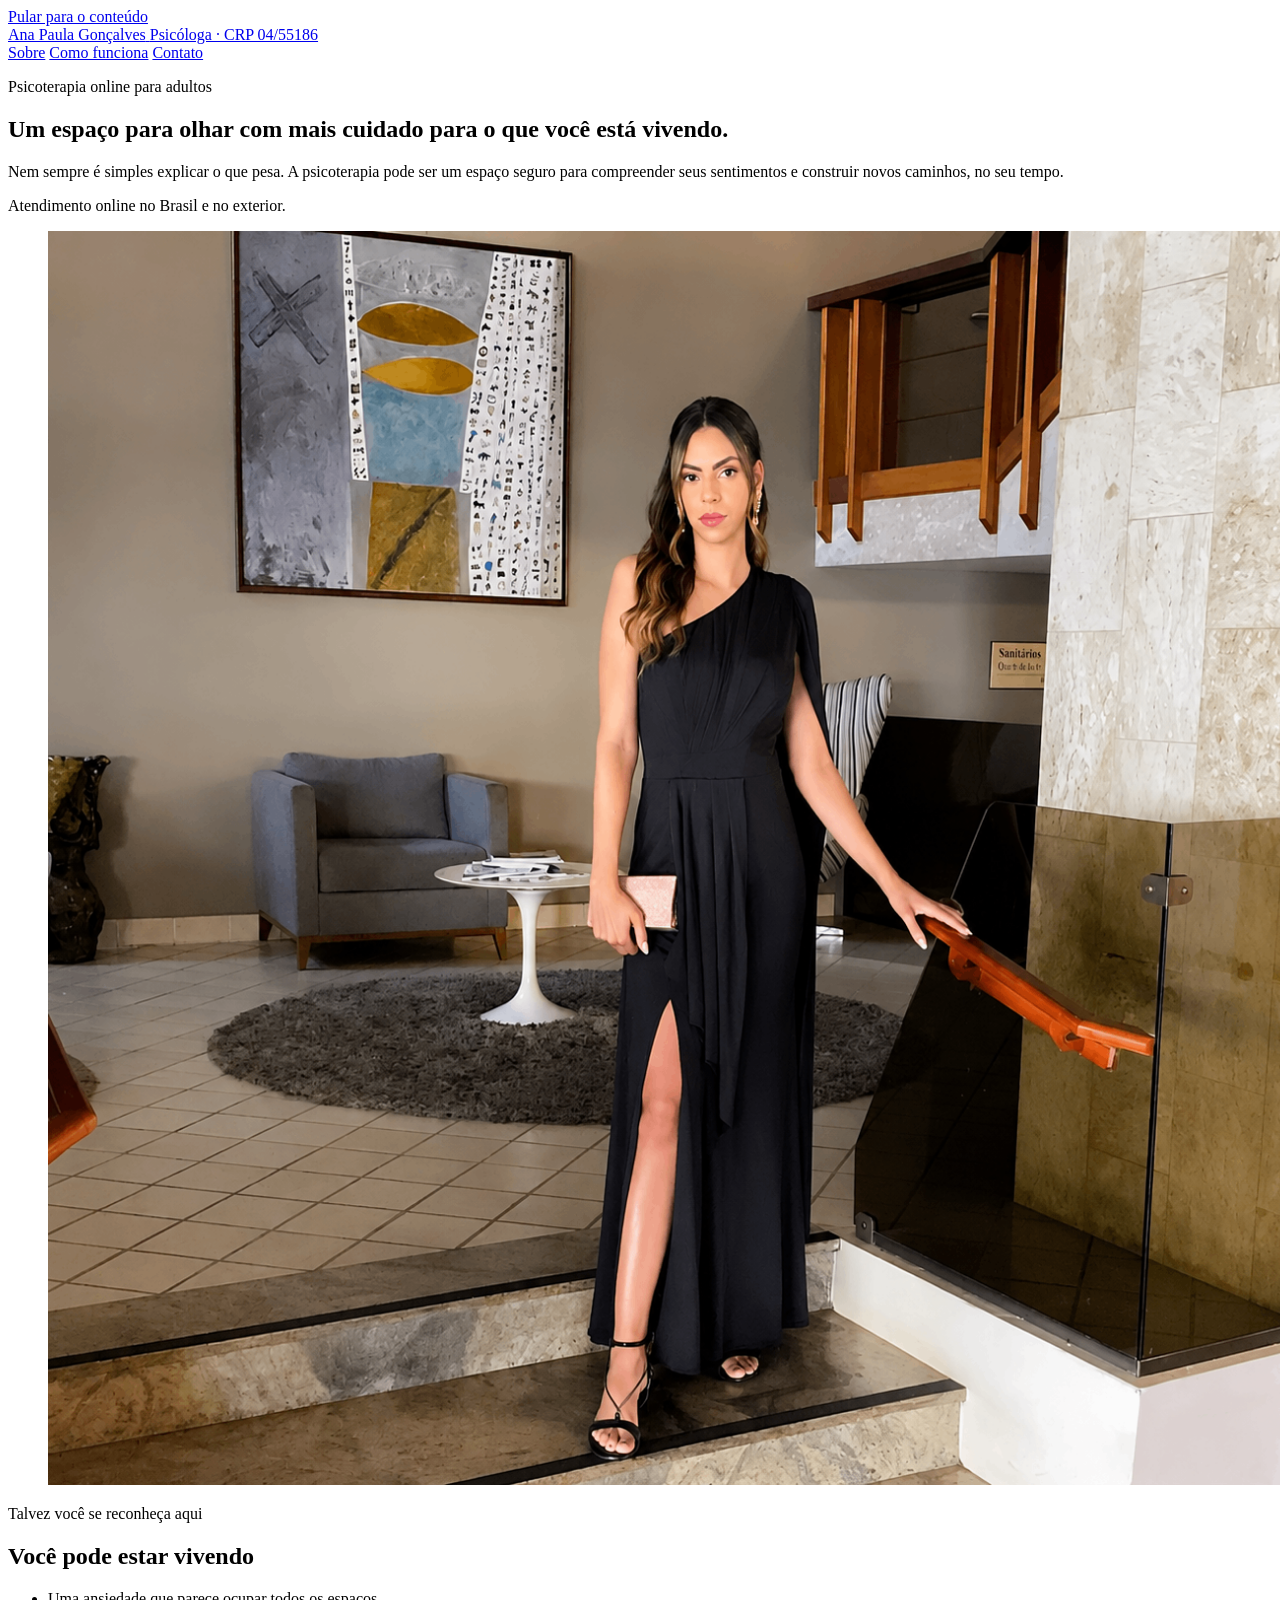
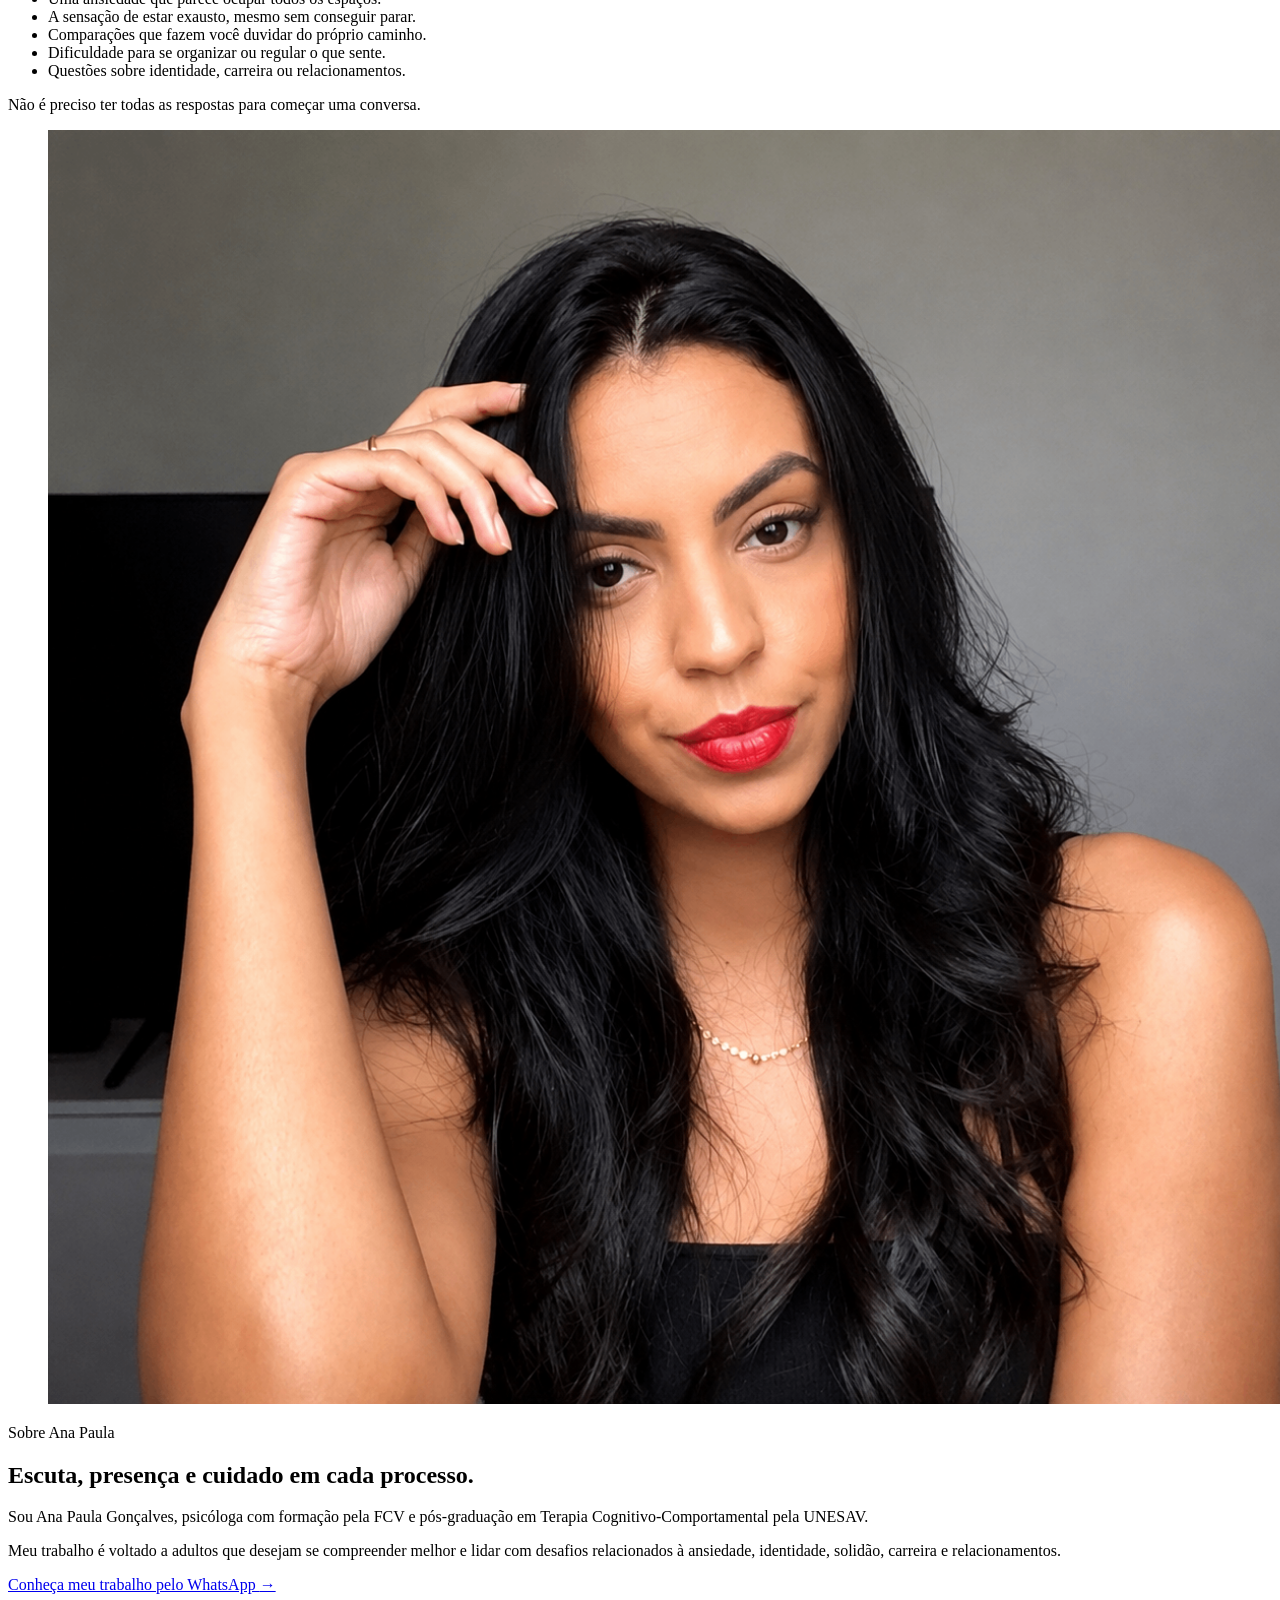
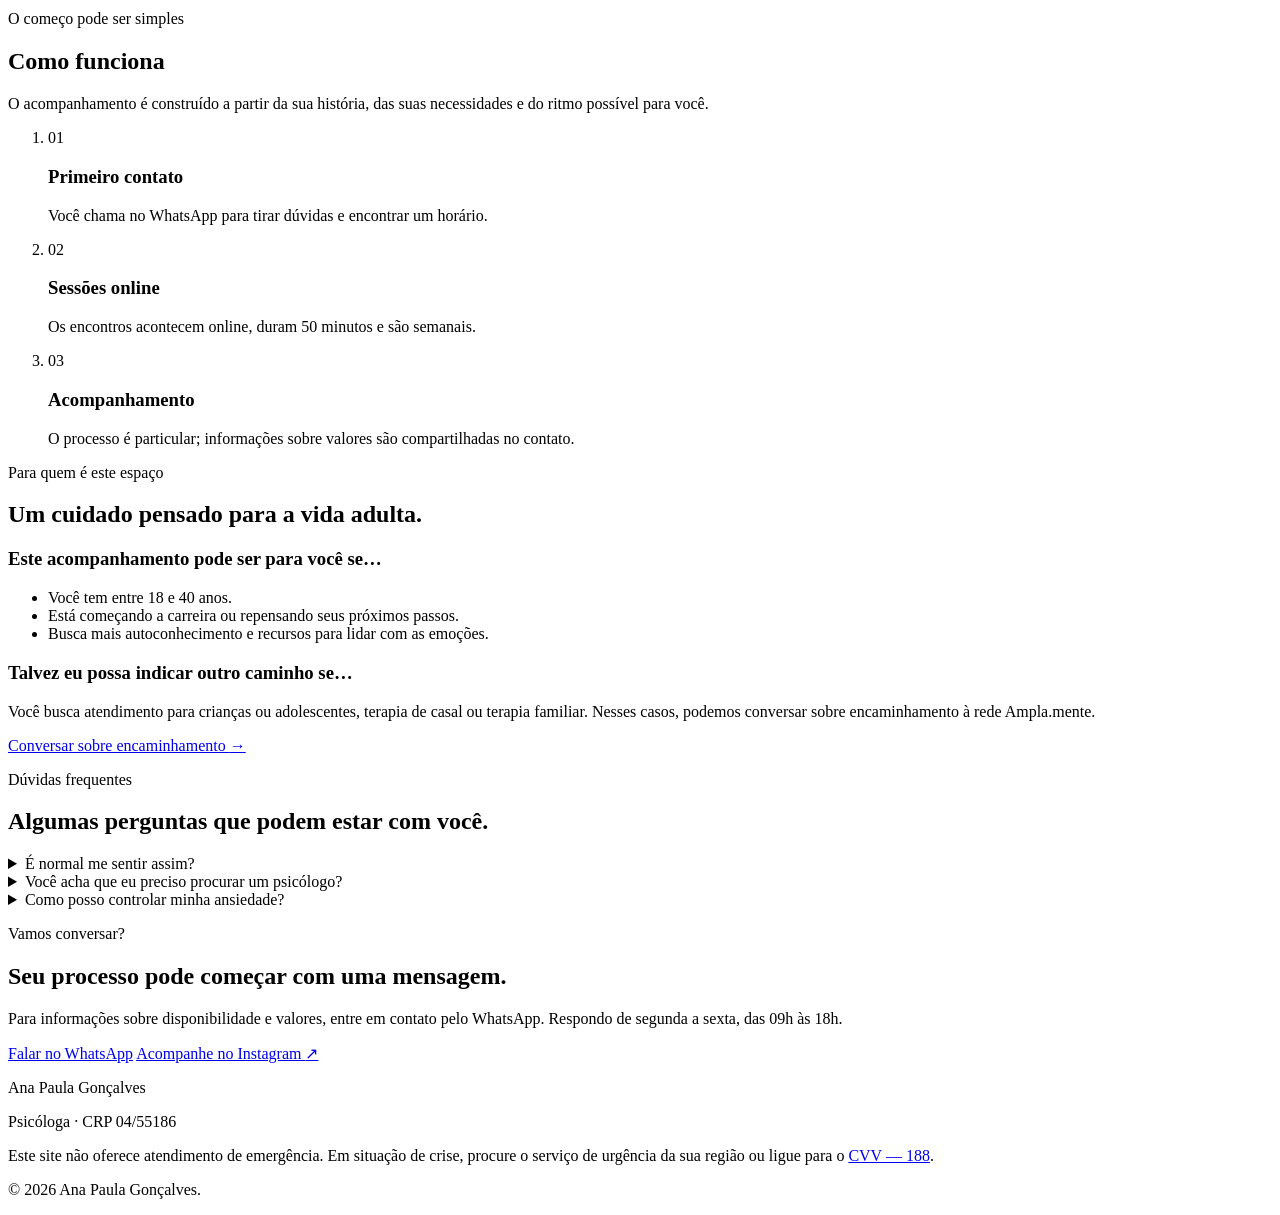
==== index.html @ 3d9a2977 "feat: estrutura inicial do HTML gerada" ====
<!doctype html>
<html lang="pt-BR">
  <head>
    <meta charset="UTF-8" />
    <meta name="viewport" content="width=device-width, initial-scale=1.0" />
    <link
      rel="stylesheet"
      href="https://fonts.googleapis.com/css2?family=Inter:wght@400;500;600&family=Lora:wght@400;500;600&display=swap"
    />
    <link rel="stylesheet" href="base.css" />
    <title>Ana Paula Gonçalves Psicóloga</title>
  </head>
  <body>
    <a class="skip-link" href="#conteudo">Pular para o conteúdo</a>

    <header class="site-header">
      <div class="container header-content">
        <a
          class="brand"
          href="#inicio"
          aria-label="Ana Paula Gonçalves, início"
        >
          <span class="brand-name">Ana Paula Gonçalves</span>
          <span class="brand-meta">Psicóloga · CRP 04/55186</span>
        </a>

        <nav class="site-nav" aria-label="Navegação principal">
          <a href="sobre.html" target="_self">Sobre</a>
          <a href="como-funciona.html" target="_self">Como funciona</a>
          <a class="nav-contact" href="contato.html" target="_self">Contato</a>
        </nav>
      </div>
    </header>

    <main id="conteudo">
      <section class="hero" id="inicio" aria-labelledby="hero-title">
        <div class="container hero-grid">
          <div class="hero-copy">
            <p class="eyebrow">Psicoterapia online para adultos</p>
            <h1 id="hero-title">
              Um espaço para olhar com mais cuidado para o que você está
              vivendo.
            </h1>
            <p class="hero-text">
              Nem sempre é simples explicar o que pesa. A psicoterapia pode ser
              um espaço seguro para compreender seus sentimentos e construir
              novos caminhos, no seu tempo.
            </p>
            <p class="availability">
              Atendimento online no Brasil e no exterior.
            </p>
          </div>

          <figure class="hero-image">
            <img
              src="assets/img/hero-ana-paula.png"
              alt="Retrato de Ana Paula Gonçalves"
              width="1254"
              height="1254"
            />
          </figure>
        </div>
      </section>

      <section class="states section" aria-labelledby="states-title">
        <div class="container">
          <div class="section-intro">
            <p class="eyebrow">Talvez você se reconheça aqui</p>
            <h2 id="states-title">Você pode estar vivendo</h2>
          </div>
          <ul class="state-list">
            <li>Uma ansiedade que parece ocupar todos os espaços.</li>
            <li>A sensação de estar exausto, mesmo sem conseguir parar.</li>
            <li>Comparações que fazem você duvidar do próprio caminho.</li>
            <li>Dificuldade para se organizar ou regular o que sente.</li>
            <li>Questões sobre identidade, carreira ou relacionamentos.</li>
          </ul>
          <p class="section-closing">
            Não é preciso ter todas as respostas para começar uma conversa.
          </p>
        </div>
      </section>

      <section class="about section" id="sobre" aria-labelledby="about-title">
        <div class="container about-grid">
          <figure class="about-image">
            <img
              src="assets/img/sobre-mim-ana-paula.png"
              alt="Ana Paula Gonçalves em um ambiente interno"
              width="1274"
              height="1274"
              loading="lazy"
            />
          </figure>
          <div class="about-copy">
            <p class="eyebrow">Sobre Ana Paula</p>
            <h2 id="about-title">
              Escuta, presença e cuidado em cada processo.
            </h2>
            <p>
              Sou Ana Paula Gonçalves, psicóloga com formação pela FCV e
              pós-graduação em Terapia Cognitivo-Comportamental pela UNESAV.
            </p>
            <p>
              Meu trabalho é voltado a adultos que desejam se compreender melhor
              e lidar com desafios relacionados à ansiedade, identidade,
              solidão, carreira e relacionamentos.
            </p>
            <a class="text-link" href="#contato"
              >Conheça meu trabalho pelo WhatsApp
              <span aria-hidden="true">→</span></a
            >
          </div>
        </div>
      </section>

      <section
        class="process section"
        id="como-funciona"
        aria-labelledby="process-title"
      >
        <div class="container process-grid">
          <div class="section-intro">
            <p class="eyebrow">O começo pode ser simples</p>
            <h2 id="process-title">Como funciona</h2>
            <p>
              O acompanhamento é construído a partir da sua história, das suas
              necessidades e do ritmo possível para você.
            </p>
          </div>
          <ol class="steps">
            <li>
              <span class="step-number">01</span>
              <div>
                <h3>Primeiro contato</h3>
                <p>
                  Você chama no WhatsApp para tirar dúvidas e encontrar um
                  horário.
                </p>
              </div>
            </li>
            <li>
              <span class="step-number">02</span>
              <div>
                <h3>Sessões online</h3>
                <p>
                  Os encontros acontecem online, duram 50 minutos e são
                  semanais.
                </p>
              </div>
            </li>
            <li>
              <span class="step-number">03</span>
              <div>
                <h3>Acompanhamento</h3>
                <p>
                  O processo é particular; informações sobre valores são
                  compartilhadas no contato.
                </p>
              </div>
            </li>
          </ol>
        </div>
      </section>

      <section class="fit section" aria-labelledby="fit-title">
        <div class="container">
          <div class="section-intro centered-intro">
            <p class="eyebrow">Para quem é este espaço</p>
            <h2 id="fit-title">Um cuidado pensado para a vida adulta.</h2>
          </div>
          <div class="fit-grid">
            <article class="fit-card">
              <h3>Este acompanhamento pode ser para você se…</h3>
              <ul>
                <li>Você tem entre 18 e 40 anos.</li>
                <li>
                  Está começando a carreira ou repensando seus próximos passos.
                </li>
                <li>
                  Busca mais autoconhecimento e recursos para lidar com as
                  emoções.
                </li>
              </ul>
            </article>
            <article class="fit-card fit-card-muted">
              <h3>Talvez eu possa indicar outro caminho se…</h3>
              <p>
                Você busca atendimento para crianças ou adolescentes, terapia de
                casal ou terapia familiar. Nesses casos, podemos conversar sobre
                encaminhamento à rede Ampla.mente.
              </p>
              <a class="text-link" href="https://wa.me/message/GEPSPFNCBNL2K1" target="_blank"
                >Conversar sobre encaminhamento
                <span aria-hidden="true">→</span></a
              >
            </article>
          </div>
        </div>
      </section>

      <section class="faq section" id="perguntas" aria-labelledby="faq-title">
        <div class="container faq-layout">
          <div class="section-intro">
            <p class="eyebrow">Dúvidas frequentes</p>
            <h2 id="faq-title">Algumas perguntas que podem estar com você.</h2>
          </div>
          <div class="faq-list">
            <details name="perguntas-frequentes">
              <summary>É normal me sentir assim?</summary>
              <p>
                Sentimentos difíceis fazem parte da experiência humana, mas não
                precisam ser vividos em silêncio. Se algo tem pesado, se
                repetido ou afetado sua rotina, conversar com um profissional
                pode ajudar a compreender melhor o que acontece.
              </p>
            </details>
            <details name="perguntas-frequentes">
              <summary>Você acha que eu preciso procurar um psicólogo?</summary>
              <p>
                Não existe um único momento certo. A psicoterapia pode ser
                procurada tanto diante de um sofrimento específico quanto quando
                há desejo de se conhecer melhor. O primeiro contato é um espaço
                para conversar sobre isso.
              </p>
            </details>
            <details name="perguntas-frequentes">
              <summary>Como posso controlar minha ansiedade?</summary>
              <p>
                A ansiedade tem formas e contextos diferentes para cada pessoa.
                Em psicoterapia, é possível entender seus gatilhos e desenvolver
                recursos para se relacionar com ela de uma maneira mais
                cuidadosa.
              </p>
            </details>
          </div>
        </div>
      </section>

      <section
        class="contact section"
        id="contato"
        aria-labelledby="contact-title"
      >
        <div class="container contact-content">
          <p class="eyebrow">Vamos conversar?</p>
          <h2 id="contact-title">
            Seu processo pode começar com uma mensagem.
          </h2>
          <p>
            Para informações sobre disponibilidade e valores, entre em contato
            pelo WhatsApp. Respondo de segunda a sexta, das 09h às 18h.
          </p>
          <div class="contact-actions">
            <a class="button" href="https://wa.me/message/GEPSPFNCBNL2K1"
              >Falar no WhatsApp</a
            >
            <a
              class="instagram-link"
              href="https://www.instagram.com/anapaulagoncalves.psii/"
              target="_blank"
              rel="noreferrer"
            >
              Acompanhe no Instagram <span aria-hidden="true">↗</span>
            </a>
          </div>
        </div>
      </section>
    </main>

    <footer class="site-footer">
      <div class="container footer-content">
        <div>
          <p class="footer-name">Ana Paula Gonçalves</p>
          <p>Psicóloga · CRP 04/55186</p>
        </div>
        <p class="emergency-note">
          Este site não oferece atendimento de emergência. Em situação de crise,
          procure o serviço de urgência da sua região ou ligue para o
          <a href="tel:188">CVV — 188</a>.
        </p>
        <p class="copyright">
          © <span id="year">2026</span> Ana Paula Gonçalves.
        </p>
      </div>
    </footer>
  </body>
</html>
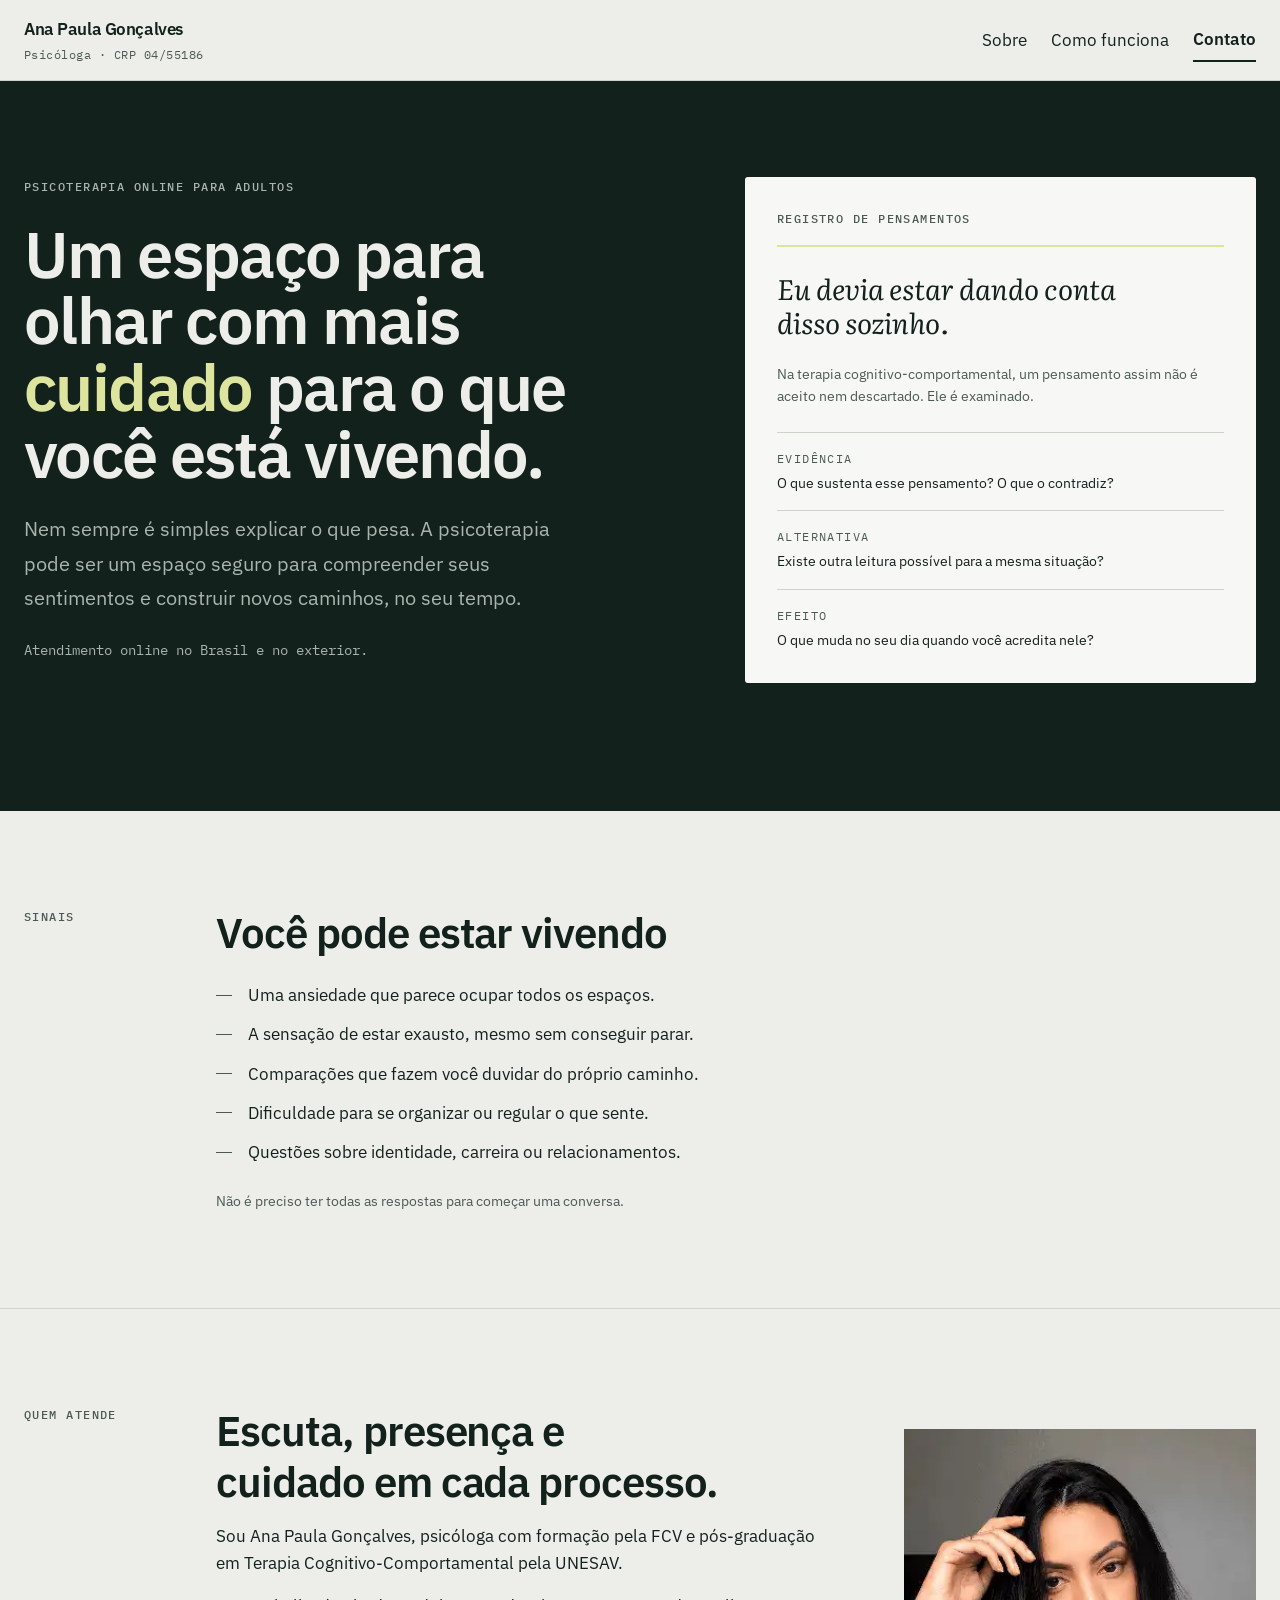
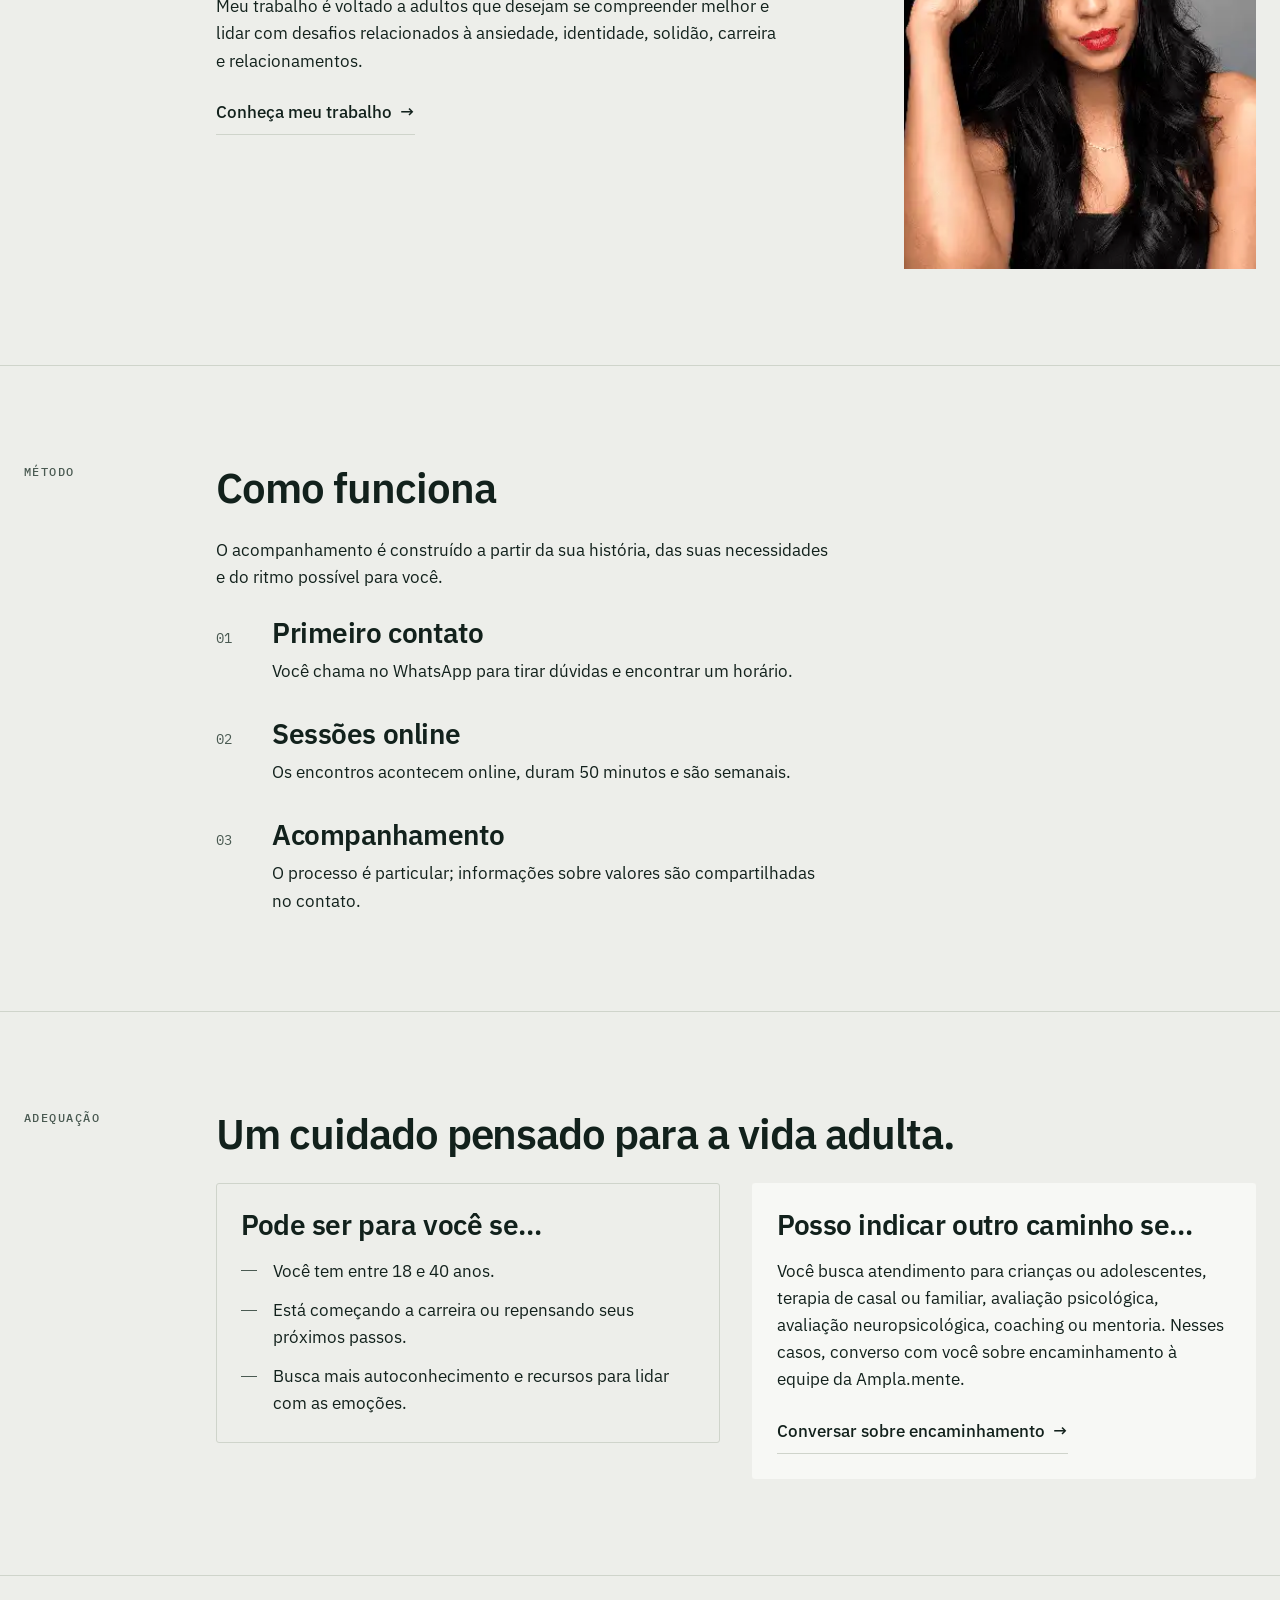
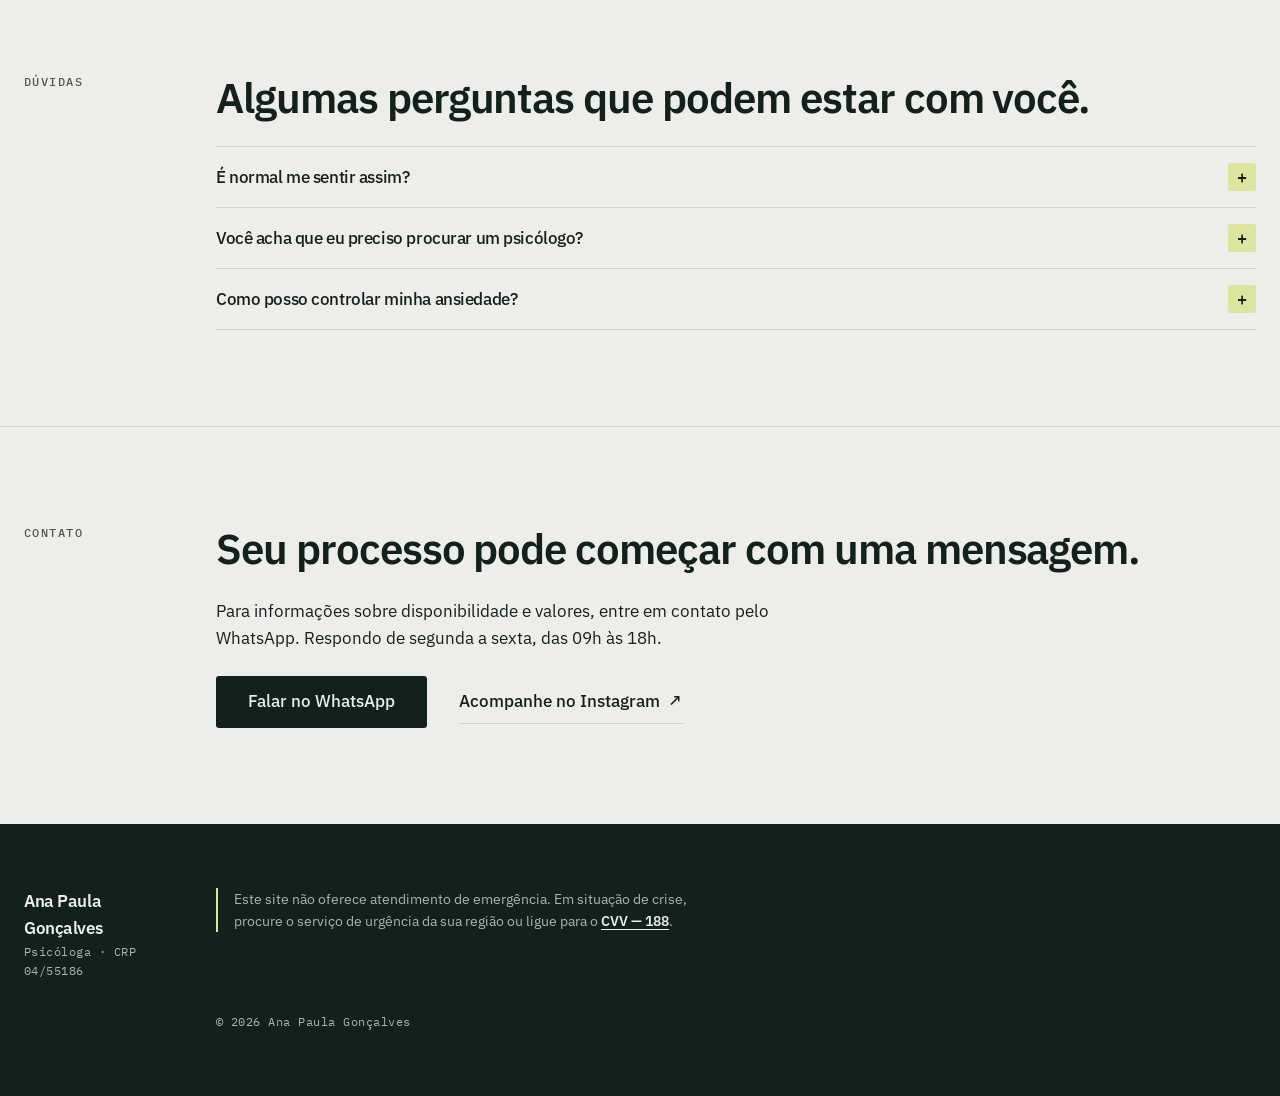
==== commit 3137fb34: "vers: Release 1 completo" ====
--- a/index.html
+++ b/index.html
@@ -3,285 +3,356 @@
   <head>
     <meta charset="UTF-8" />
     <meta name="viewport" content="width=device-width, initial-scale=1.0" />
+    <meta
+      name="description"
+      content="Psicoterapia online para adultos com Ana Paula Gonçalves, psicóloga CRP 04/55186. Terapia cognitivo-comportamental para ansiedade, autoconhecimento, carreira e relacionamentos."
+    />
+
+    <link rel="preconnect" href="https://fonts.googleapis.com" />
+    <link rel="preconnect" href="https://fonts.gstatic.com" crossorigin />
     <link
       rel="stylesheet"
-      href="https://fonts.googleapis.com/css2?family=Inter:wght@400;500;600&family=Lora:wght@400;500;600&display=swap"
+      href="https://fonts.googleapis.com/css2?family=IBM+Plex+Mono:wght@500&family=IBM+Plex+Sans:wght@400;500;600&family=Literata:ital,opsz,wght@0,7..72,400;1,7..72,400&display=swap"
     />
-    <link rel="stylesheet" href="base.css" />
-    <title>Ana Paula Gonçalves Psicóloga</title>
+
+    <link rel="stylesheet" href="css/base.css" />
+    <link rel="stylesheet" href="css/layout.css" />
+    <link rel="stylesheet" href="css/componentes.css" />
+
+    <title>Ana Paula Gonçalves — Psicóloga online | Terapia Cognitivo-Comportamental</title>
   </head>
+
   <body>
     <a class="skip-link" href="#conteudo">Pular para o conteúdo</a>
 
     <header class="site-header">
       <div class="container header-content">
-        <a
-          class="brand"
-          href="#inicio"
-          aria-label="Ana Paula Gonçalves, início"
-        >
-          <span class="brand-name">Ana Paula Gonçalves</span>
-          <span class="brand-meta">Psicóloga · CRP 04/55186</span>
+        <a class="brand" href="index.html">
+          <span class="brand__name">Ana Paula Gonçalves</span>
+          <span class="brand__meta">Psicóloga · CRP 04/55186</span>
         </a>
 
         <nav class="site-nav" aria-label="Navegação principal">
-          <a href="sobre.html" target="_self">Sobre</a>
-          <a href="como-funciona.html" target="_self">Como funciona</a>
-          <a class="nav-contact" href="contato.html" target="_self">Contato</a>
+          <a href="sobre.html">Sobre</a>
+          <a href="como-funciona.html">Como funciona</a>
+          <a class="site-nav__cta" href="contato.html">Contato</a>
         </nav>
       </div>
     </header>
 
     <main id="conteudo">
-      <section class="hero" id="inicio" aria-labelledby="hero-title">
-        <div class="container hero-grid">
-          <div class="hero-copy">
-            <p class="eyebrow">Psicoterapia online para adultos</p>
+      <!-- ================================================================
+           DOBRA — a tese da página.
+           Em vez de descrever que o trabalho é estruturado, mostra o
+           método: um pensamento automático e as perguntas que a TCC
+           aplica sobre ele. Perguntas, nunca respostas ou resultados —
+           o site não diagnostica nem promete.
+           ================================================================ -->
+      <section class="hero band-ink" id="inicio" aria-labelledby="hero-title">
+        <div class="container hero__grid">
+          <div class="hero__copy">
+            <p class="label">Psicoterapia online para adultos</p>
             <h1 id="hero-title">
-              Um espaço para olhar com mais cuidado para o que você está
-              vivendo.
+              Um espaço para olhar com mais
+              <span class="mark">cuidado</span> para o que você está vivendo.
             </h1>
-            <p class="hero-text">
+            <p class="lead">
               Nem sempre é simples explicar o que pesa. A psicoterapia pode ser
               um espaço seguro para compreender seus sentimentos e construir
               novos caminhos, no seu tempo.
             </p>
-            <p class="availability">
-              Atendimento online no Brasil e no exterior.
-            </p>
-          </div>
-
-          <figure class="hero-image">
-            <img
-              src="assets/img/hero-ana-paula.png"
-              alt="Retrato de Ana Paula Gonçalves"
-              width="1254"
-              height="1254"
-            />
+            <p class="hero__meta">Atendimento online no Brasil e no exterior.</p>
+          </div>
+
+          <figure class="record">
+            <figcaption class="record__label">Registro de pensamentos</figcaption>
+
+            <blockquote class="record__thought">
+              <p>Eu devia estar dando conta disso sozinho.</p>
+            </blockquote>
+
+            <p class="record__note">
+              Na terapia cognitivo-comportamental, um pensamento assim não é
+              aceito nem descartado. Ele é examinado.
+            </p>
+
+            <dl class="record__questions">
+              <div class="record__row">
+                <dt>Evidência</dt>
+                <dd>O que sustenta esse pensamento? O que o contradiz?</dd>
+              </div>
+              <div class="record__row">
+                <dt>Alternativa</dt>
+                <dd>Existe outra leitura possível para a mesma situação?</dd>
+              </div>
+              <div class="record__row">
+                <dt>Efeito</dt>
+                <dd>O que muda no seu dia quando você acredita nele?</dd>
+              </div>
+            </dl>
           </figure>
         </div>
       </section>
 
-      <section class="states section" aria-labelledby="states-title">
-        <div class="container">
-          <div class="section-intro">
-            <p class="eyebrow">Talvez você se reconheça aqui</p>
+      <!-- ================================================================
+           Da dobra para baixo, cada seção é um campo de uma ficha:
+           rótulo à esquerda, conteúdo à direita.
+           ================================================================ -->
+      <section class="section" aria-labelledby="states-title">
+        <div class="container section__grid">
+          <p class="rail label">Sinais</p>
+
+          <div class="section__body">
             <h2 id="states-title">Você pode estar vivendo</h2>
-          </div>
-          <ul class="state-list">
-            <li>Uma ansiedade que parece ocupar todos os espaços.</li>
-            <li>A sensação de estar exausto, mesmo sem conseguir parar.</li>
-            <li>Comparações que fazem você duvidar do próprio caminho.</li>
-            <li>Dificuldade para se organizar ou regular o que sente.</li>
-            <li>Questões sobre identidade, carreira ou relacionamentos.</li>
-          </ul>
-          <p class="section-closing">
-            Não é preciso ter todas as respostas para começar uma conversa.
-          </p>
-        </div>
-      </section>
-
-      <section class="about section" id="sobre" aria-labelledby="about-title">
-        <div class="container about-grid">
-          <figure class="about-image">
-            <img
-              src="assets/img/sobre-mim-ana-paula.png"
-              alt="Ana Paula Gonçalves em um ambiente interno"
-              width="1274"
-              height="1274"
-              loading="lazy"
-            />
-          </figure>
-          <div class="about-copy">
-            <p class="eyebrow">Sobre Ana Paula</p>
-            <h2 id="about-title">
-              Escuta, presença e cuidado em cada processo.
-            </h2>
-            <p>
-              Sou Ana Paula Gonçalves, psicóloga com formação pela FCV e
-              pós-graduação em Terapia Cognitivo-Comportamental pela UNESAV.
-            </p>
-            <p>
-              Meu trabalho é voltado a adultos que desejam se compreender melhor
-              e lidar com desafios relacionados à ansiedade, identidade,
-              solidão, carreira e relacionamentos.
-            </p>
-            <a class="text-link" href="#contato"
-              >Conheça meu trabalho pelo WhatsApp
-              <span aria-hidden="true">→</span></a
-            >
-          </div>
-        </div>
-      </section>
-
-      <section
-        class="process section"
-        id="como-funciona"
-        aria-labelledby="process-title"
-      >
-        <div class="container process-grid">
-          <div class="section-intro">
-            <p class="eyebrow">O começo pode ser simples</p>
+
+            <!-- role="list" é necessário: o CSS remove os marcadores com
+                 list-style:none e o Safari/VoiceOver deixa de anunciar a
+                 lista quando isso acontece. Não remover. -->
+            <ul class="marked-list" role="list">
+              <li>Uma ansiedade que parece ocupar todos os espaços.</li>
+              <li>A sensação de estar exausto, mesmo sem conseguir parar.</li>
+              <li>Comparações que fazem você duvidar do próprio caminho.</li>
+              <li>Dificuldade para se organizar ou regular o que sente.</li>
+              <li>Questões sobre identidade, carreira ou relacionamentos.</li>
+            </ul>
+
+            <p class="note">
+              Não é preciso ter todas as respostas para começar uma conversa.
+            </p>
+          </div>
+        </div>
+      </section>
+
+      <section class="section" id="sobre" aria-labelledby="about-title">
+        <div class="container section__grid">
+          <p class="rail label">Quem atende</p>
+
+          <div class="section__body about">
+            <div class="about__copy">
+              <h2 id="about-title">Escuta, presença e cuidado em cada processo.</h2>
+              <p>
+                Sou Ana Paula Gonçalves, psicóloga com formação pela FCV e
+                pós-graduação em Terapia Cognitivo-Comportamental pela UNESAV.
+              </p>
+              <p>
+                Meu trabalho é voltado a adultos que desejam se compreender
+                melhor e lidar com desafios relacionados à ansiedade,
+                identidade, solidão, carreira e relacionamentos.
+              </p>
+              <a class="link-arrow" href="sobre.html">
+                Conheça meu trabalho <span aria-hidden="true">→</span>
+              </a>
+            </div>
+
+            <figure class="about__image">
+              <img
+                src="assets/img/sobre-mim-ana-paula-desktop.webp"
+                srcset="
+                  assets/img/sobre-mim-ana-paula-mobile.webp   600w,
+                  assets/img/sobre-mim-ana-paula-desktop.webp 1200w
+                "
+                sizes="(min-width: 1040px) 24rem, calc(100vw - 3rem)"
+                alt="Ana Paula Gonçalves em um ambiente interno"
+                width="1200"
+                height="1200"
+                loading="lazy"
+              />
+            </figure>
+          </div>
+        </div>
+      </section>
+
+      <section class="section" id="como-funciona" aria-labelledby="process-title">
+        <div class="container section__grid">
+          <p class="rail label">Método</p>
+
+          <div class="section__body">
             <h2 id="process-title">Como funciona</h2>
             <p>
               O acompanhamento é construído a partir da sua história, das suas
               necessidades e do ritmo possível para você.
             </p>
-          </div>
-          <ol class="steps">
-            <li>
-              <span class="step-number">01</span>
-              <div>
-                <h3>Primeiro contato</h3>
+
+            <!-- Numeração aqui é informação, não enfeite: a ordem das
+                 etapas importa para quem nunca fez terapia. -->
+            <ol class="steps" role="list">
+              <li class="steps__item">
+                <span class="steps__number" aria-hidden="true">01</span>
+                <div>
+                  <h3>Primeiro contato</h3>
+                  <p>
+                    Você chama no WhatsApp para tirar dúvidas e encontrar um
+                    horário.
+                  </p>
+                </div>
+              </li>
+              <li class="steps__item">
+                <span class="steps__number" aria-hidden="true">02</span>
+                <div>
+                  <h3>Sessões online</h3>
+                  <p>
+                    Os encontros acontecem online, duram 50 minutos e são
+                    semanais.
+                  </p>
+                </div>
+              </li>
+              <li class="steps__item">
+                <span class="steps__number" aria-hidden="true">03</span>
+                <div>
+                  <h3>Acompanhamento</h3>
+                  <p>
+                    O processo é particular; informações sobre valores são
+                    compartilhadas no contato.
+                  </p>
+                </div>
+              </li>
+            </ol>
+          </div>
+        </div>
+      </section>
+
+      <section class="section" aria-labelledby="fit-title">
+        <div class="container section__grid">
+          <p class="rail label">Adequação</p>
+
+          <div class="section__body">
+            <h2 id="fit-title">Um cuidado pensado para a vida adulta.</h2>
+
+            <div class="fit">
+              <article class="fit__card">
+                <h3>Pode ser para você se…</h3>
+                <ul class="marked-list" role="list">
+                  <li>Você tem entre 18 e 40 anos.</li>
+                  <li>
+                    Está começando a carreira ou repensando seus próximos
+                    passos.
+                  </li>
+                  <li>
+                    Busca mais autoconhecimento e recursos para lidar com as
+                    emoções.
+                  </li>
+                </ul>
+              </article>
+
+              <article class="fit__card fit__card--alt">
+                <h3>Posso indicar outro caminho se…</h3>
                 <p>
-                  Você chama no WhatsApp para tirar dúvidas e encontrar um
-                  horário.
+                  Você busca atendimento para crianças ou adolescentes, terapia
+                  de casal ou familiar, avaliação psicológica, avaliação
+                  neuropsicológica, coaching ou mentoria. Nesses casos, converso
+                  com você sobre encaminhamento à equipe da Ampla.mente.
                 </p>
-              </div>
-            </li>
-            <li>
-              <span class="step-number">02</span>
-              <div>
-                <h3>Sessões online</h3>
-                <p>
-                  Os encontros acontecem online, duram 50 minutos e são
-                  semanais.
-                </p>
-              </div>
-            </li>
-            <li>
-              <span class="step-number">03</span>
-              <div>
-                <h3>Acompanhamento</h3>
-                <p>
-                  O processo é particular; informações sobre valores são
-                  compartilhadas no contato.
-                </p>
-              </div>
-            </li>
-          </ol>
-        </div>
-      </section>
-
-      <section class="fit section" aria-labelledby="fit-title">
-        <div class="container">
-          <div class="section-intro centered-intro">
-            <p class="eyebrow">Para quem é este espaço</p>
-            <h2 id="fit-title">Um cuidado pensado para a vida adulta.</h2>
-          </div>
-          <div class="fit-grid">
-            <article class="fit-card">
-              <h3>Este acompanhamento pode ser para você se…</h3>
-              <ul>
-                <li>Você tem entre 18 e 40 anos.</li>
-                <li>
-                  Está começando a carreira ou repensando seus próximos passos.
-                </li>
-                <li>
-                  Busca mais autoconhecimento e recursos para lidar com as
-                  emoções.
-                </li>
-              </ul>
-            </article>
-            <article class="fit-card fit-card-muted">
-              <h3>Talvez eu possa indicar outro caminho se…</h3>
-              <p>
-                Você busca atendimento para crianças ou adolescentes, terapia de
-                casal ou terapia familiar. Nesses casos, podemos conversar sobre
-                encaminhamento à rede Ampla.mente.
-              </p>
-              <a class="text-link" href="https://wa.me/message/GEPSPFNCBNL2K1" target="_blank"
-                >Conversar sobre encaminhamento
-                <span aria-hidden="true">→</span></a
+                <a
+                  class="link-arrow"
+                  href="https://wa.me/message/GEPSPFNCBNL2K1"
+                  target="_blank"
+                  rel="noreferrer"
+                >
+                  Conversar sobre encaminhamento <span aria-hidden="true">→</span>
+                </a>
+              </article>
+            </div>
+          </div>
+        </div>
+      </section>
+
+      <section class="section" id="perguntas" aria-labelledby="faq-title">
+        <div class="container section__grid">
+          <p class="rail label">Dúvidas</p>
+
+          <div class="section__body">
+            <h2 id="faq-title">Algumas perguntas que podem estar com você.</h2>
+
+            <!-- O atributo name faz o acordeão ser exclusivo: abrir um
+                 fecha os outros, sem uma linha de JavaScript. Em
+                 navegadores sem suporte, apenas ficam independentes. -->
+            <div class="faq">
+              <details name="perguntas-frequentes">
+                <summary>É normal me sentir assim?</summary>
+                <div class="faq__answer">
+                  <p>
+                    Sentimentos difíceis fazem parte da experiência humana, mas
+                    não precisam ser vividos em silêncio. Se algo tem pesado, se
+                    repetido ou afetado sua rotina, conversar com um profissional
+                    pode ajudar a compreender melhor o que acontece.
+                  </p>
+                </div>
+              </details>
+              <details name="perguntas-frequentes">
+                <summary>Você acha que eu preciso procurar um psicólogo?</summary>
+                <div class="faq__answer">
+                  <p>
+                    Não existe um único momento certo. A psicoterapia pode ser
+                    procurada tanto diante de um sofrimento específico quanto
+                    quando há desejo de se conhecer melhor. O primeiro contato é
+                    um espaço para conversar sobre isso.
+                  </p>
+                </div>
+              </details>
+              <details name="perguntas-frequentes">
+                <summary>Como posso controlar minha ansiedade?</summary>
+                <div class="faq__answer">
+                  <p>
+                    A ansiedade tem formas e contextos diferentes para cada
+                    pessoa. Em psicoterapia, é possível entender seus gatilhos e
+                    desenvolver recursos para se relacionar com ela de uma
+                    maneira mais cuidadosa.
+                  </p>
+                </div>
+              </details>
+            </div>
+          </div>
+        </div>
+      </section>
+
+      <section class="section" id="contato" aria-labelledby="contact-title">
+        <div class="container section__grid">
+          <p class="rail label">Contato</p>
+
+          <div class="section__body">
+            <h2 id="contact-title">Seu processo pode começar com uma mensagem.</h2>
+            <p>
+              Para informações sobre disponibilidade e valores, entre em contato
+              pelo WhatsApp. Respondo de segunda a sexta, das 09h às 18h.
+            </p>
+
+            <div class="contact__actions">
+              <a
+                class="button"
+                href="https://wa.me/message/GEPSPFNCBNL2K1"
+                target="_blank"
+                rel="noreferrer"
               >
-            </article>
-          </div>
-        </div>
-      </section>
-
-      <section class="faq section" id="perguntas" aria-labelledby="faq-title">
-        <div class="container faq-layout">
-          <div class="section-intro">
-            <p class="eyebrow">Dúvidas frequentes</p>
-            <h2 id="faq-title">Algumas perguntas que podem estar com você.</h2>
-          </div>
-          <div class="faq-list">
-            <details name="perguntas-frequentes">
-              <summary>É normal me sentir assim?</summary>
-              <p>
-                Sentimentos difíceis fazem parte da experiência humana, mas não
-                precisam ser vividos em silêncio. Se algo tem pesado, se
-                repetido ou afetado sua rotina, conversar com um profissional
-                pode ajudar a compreender melhor o que acontece.
-              </p>
-            </details>
-            <details name="perguntas-frequentes">
-              <summary>Você acha que eu preciso procurar um psicólogo?</summary>
-              <p>
-                Não existe um único momento certo. A psicoterapia pode ser
-                procurada tanto diante de um sofrimento específico quanto quando
-                há desejo de se conhecer melhor. O primeiro contato é um espaço
-                para conversar sobre isso.
-              </p>
-            </details>
-            <details name="perguntas-frequentes">
-              <summary>Como posso controlar minha ansiedade?</summary>
-              <p>
-                A ansiedade tem formas e contextos diferentes para cada pessoa.
-                Em psicoterapia, é possível entender seus gatilhos e desenvolver
-                recursos para se relacionar com ela de uma maneira mais
-                cuidadosa.
-              </p>
-            </details>
-          </div>
-        </div>
-      </section>
-
-      <section
-        class="contact section"
-        id="contato"
-        aria-labelledby="contact-title"
-      >
-        <div class="container contact-content">
-          <p class="eyebrow">Vamos conversar?</p>
-          <h2 id="contact-title">
-            Seu processo pode começar com uma mensagem.
-          </h2>
-          <p>
-            Para informações sobre disponibilidade e valores, entre em contato
-            pelo WhatsApp. Respondo de segunda a sexta, das 09h às 18h.
-          </p>
-          <div class="contact-actions">
-            <a class="button" href="https://wa.me/message/GEPSPFNCBNL2K1"
-              >Falar no WhatsApp</a
-            >
-            <a
-              class="instagram-link"
-              href="https://www.instagram.com/anapaulagoncalves.psii/"
-              target="_blank"
-              rel="noreferrer"
-            >
-              Acompanhe no Instagram <span aria-hidden="true">↗</span>
-            </a>
+                Falar no WhatsApp
+              </a>
+              <a
+                class="link-arrow"
+                href="https://www.instagram.com/anapaulagoncalves.psii/"
+                target="_blank"
+                rel="noreferrer"
+              >
+                Acompanhe no Instagram <span aria-hidden="true">↗</span>
+              </a>
+            </div>
           </div>
         </div>
       </section>
     </main>
 
-    <footer class="site-footer">
-      <div class="container footer-content">
-        <div>
-          <p class="footer-name">Ana Paula Gonçalves</p>
-          <p>Psicóloga · CRP 04/55186</p>
-        </div>
-        <p class="emergency-note">
+    <footer class="site-footer band-ink">
+      <div class="container footer__grid">
+        <div class="footer__identity">
+          <p class="footer__name">Ana Paula Gonçalves</p>
+          <p class="footer__meta">Psicóloga · CRP 04/55186</p>
+        </div>
+
+        <p class="footer__emergency">
           Este site não oferece atendimento de emergência. Em situação de crise,
           procure o serviço de urgência da sua região ou ligue para o
           <a href="tel:188">CVV — 188</a>.
         </p>
-        <p class="copyright">
-          © <span id="year">2026</span> Ana Paula Gonçalves.
-        </p>
+
+        <p class="footer__copy">© 2026 Ana Paula Gonçalves</p>
       </div>
     </footer>
   </body>
--- a/css/base.css
+++ b/css/base.css
@@ -0,0 +1,264 @@
+/* ============================================================
+   BASE.CSS — fundação
+   Tokens, reset e tipografia base.
+
+   DIREÇÃO VISUAL
+   O sistema nasce do artefato mais característico da TCC: o
+   registro de pensamentos. Uma ficha estruturada, escrita à
+   mão, onde um pensamento é examinado por perguntas.
+   Daí vêm: os rótulos em mono, a trilha lateral, o marcador,
+   e a serifada reservada à fala interna.
+
+   Regra: token expressa DECISÃO; número mágico expressa AJUSTE.
+   ============================================================ */
+
+:root {
+  color-scheme: light;
+
+  /* --- COR ---------------------------------------------------
+     Dois chãos, não um.
+
+     TINTA: faixas de estrutura (dobra, rodapé). Verde muito
+     escuro e dessaturado — o sálvia da decisão D9 deixou de ser
+     acento e virou o próprio fundo.
+     PAPEL: verde-acinzentado, não creme. Creme quente + serifada
+     de display é o clichê da categoria.
+
+     Menos luminância também é decisão funcional: parte do
+     público navega de madrugada, no celular.
+     ----------------------------------------------------------- */
+
+  /* Primitivos */
+  --ink-900: #12211c;   /* faixas escuras e texto sobre papel */
+  --ink-700: #24382f;   /* superfície escura secundária */
+  --ink-400: #4a5a52;   /* texto de apoio sobre papel */
+  --ink-200: #a9b6ae;   /* texto de apoio sobre tinta */
+
+  --paper-100: #edeeea; /* chão da página */
+  --paper-50: #f7f8f5;  /* cartão sobre o papel */
+  --rule: #cfd4cb;      /* filetes e bordas */
+  --rule-dark: #354b40; /* filetes sobre tinta */
+
+  --marker: #dce49e;    /* único elemento cromático do sistema */
+
+  /* Semânticos — dizem PARA QUE SERVE, não que cor são */
+  --color-bg: var(--paper-100);
+  --color-surface: var(--paper-50);
+  --color-border: var(--rule);
+  --color-text: var(--ink-900);
+  --color-text-muted: var(--ink-400);
+
+  --color-bg-invert: var(--ink-900);
+  --color-surface-invert: var(--ink-700);
+  --color-text-invert: var(--paper-100);
+  --color-text-invert-muted: var(--ink-200);
+  --color-border-invert: var(--rule-dark);
+
+  --color-link: var(--ink-900);
+  --color-link-hover: var(--ink-400);
+
+  --color-button-bg: var(--ink-900);
+  --color-button-text: var(--paper-100);
+  --color-button-bg-hover: var(--ink-700);
+
+  --color-accent: var(--marker);
+  --color-focus: var(--ink-900);
+  --color-focus-invert: var(--marker);
+
+  --color-error: #8c2f28;
+  --color-error-bg: #f6e7e5;
+
+  /* --- TIPOGRAFIA --------------------------------------------
+     Três faces, três papéis. O papel encoda significado:
+
+     SANS   — a voz do site: estrutura, clareza, títulos.
+     SERIF  — SÓ pensamento citado. É a voz interna de quem lê.
+              Nunca usar para título ou interface.
+     MONO   — SÓ rótulo, campo e número. Vocabulário de ficha.
+
+     Plex Sans e Plex Mono são da mesma superfamília: combinam
+     por desenho, não por acaso.
+     ----------------------------------------------------------- */
+
+  --font-sans: "IBM Plex Sans", system-ui, -apple-system, sans-serif;
+  --font-serif: "Literata", Georgia, serif;
+  --font-mono: "IBM Plex Mono", ui-monospace, "Courier New", monospace;
+
+  --text-xs: 0.75rem;
+  --text-sm: 0.875rem;
+  --text-base: 1.0625rem;  /* 17px: corpo um pouco maior, o site é de leitura */
+  --text-md: 1.25rem;
+
+  /* Fluidos. A parte em rem é obrigatória: só com ela o zoom
+     do usuário continua funcionando. */
+  --text-lg: clamp(1.35rem, 1.2rem + 0.7vw, 1.75rem);
+  --text-xl: clamp(1.75rem, 1.4rem + 1.6vw, 2.6rem);
+  --text-2xl: clamp(2.2rem, 1.5rem + 3.2vw, 4.25rem);
+
+  --leading-tight: 1.03;   /* display grande fecha bastante */
+  --leading-snug: 1.22;
+  --leading-normal: 1.6;
+  --leading-relaxed: 1.72;
+
+  --tracking-tight: -0.025em;  /* display grande precisa fechar */
+  --tracking-wide: 0.12em;     /* mono em caixa alta precisa abrir */
+
+  --weight-regular: 400;
+  --weight-medium: 500;
+  --weight-semibold: 600;
+
+  /* --- ESPAÇAMENTO — base 4px -------------------------------- */
+
+  --space-1: 0.25rem;
+  --space-2: 0.5rem;
+  --space-3: 0.75rem;
+  --space-4: 1rem;
+  --space-5: 1.5rem;
+  --space-6: 2rem;
+  --space-7: 3rem;
+  --space-8: 4rem;
+  --space-9: 6rem;
+  --space-10: 8rem;
+
+  /* --- FORMA -------------------------------------------------
+     3px. Nem pílula (genérico), nem canto reto absoluto (a
+     estética de jornal também virou clichê). Ficha de papel
+     tem canto quase reto.
+     Não há sombra no sistema: a página é feita de camadas de
+     papel, não de objetos flutuando.
+     ----------------------------------------------------------- */
+
+  --radius: 3px;
+
+  --width-text: 62ch;
+  --width-container: 78rem;
+  --width-rail: 9rem;
+
+  --transition-fast: 120ms ease;
+  --transition: 220ms cubic-bezier(0.2, 0.6, 0.2, 1);
+}
+
+/* BREAKPOINTS (custom properties não funcionam em media query,
+   então ficam como convenção escrita à mão):
+     720px  — trilha lateral aparece
+     1040px — dobra em duas colunas                            */
+
+/* ------------------------------------------------------------
+   RESET
+   ------------------------------------------------------------ */
+
+*,
+*::before,
+*::after {
+  box-sizing: border-box;
+}
+
+* {
+  margin: 0;
+}
+
+html {
+  -webkit-text-size-adjust: 100%;
+}
+
+body {
+  min-height: 100svh;
+  background-color: var(--color-bg);
+  color: var(--color-text);
+  font-family: var(--font-sans);
+  font-size: var(--text-base);
+  line-height: var(--leading-normal);
+  font-weight: var(--weight-regular);
+  /* Sem isto, o Plex Sans fica levemente pesado em telas de
+     alta densidade. */
+  -webkit-font-smoothing: antialiased;
+}
+
+img,
+picture,
+svg,
+video {
+  display: block;
+  max-width: 100%;
+  height: auto;
+}
+
+input,
+button,
+textarea,
+select {
+  font: inherit;
+  color: inherit;
+}
+
+/* ------------------------------------------------------------
+   TIPOGRAFIA BASE
+   ------------------------------------------------------------ */
+
+h1,
+h2,
+h3,
+h4 {
+  font-family: var(--font-sans);
+  font-weight: var(--weight-semibold);
+  line-height: var(--leading-snug);
+  letter-spacing: var(--tracking-tight);
+  text-wrap: balance;
+}
+
+h1 {
+  font-size: var(--text-2xl);
+  line-height: var(--leading-tight);
+}
+
+h2 { font-size: var(--text-xl); }
+h3 { font-size: var(--text-lg); letter-spacing: -0.015em; }
+h4 { font-size: var(--text-md); letter-spacing: -0.01em; }
+
+p {
+  max-width: var(--width-text);
+  text-wrap: pretty;
+}
+
+a {
+  color: var(--color-link);
+  text-decoration-thickness: 1px;
+  text-underline-offset: 0.22em;
+}
+
+strong {
+  font-weight: var(--weight-semibold);
+}
+
+/* ------------------------------------------------------------
+   ACESSIBILIDADE
+   ------------------------------------------------------------ */
+
+/* Para quem navega por teclado, o contorno de foco É o cursor.
+   Nunca remover sem substituir. */
+:focus-visible {
+  outline: 2px solid var(--color-focus);
+  outline-offset: 3px;
+}
+
+/* Sobre a tinta, o contorno escuro sumiria. */
+.band-ink :focus-visible {
+  outline-color: var(--color-focus-invert);
+}
+
+@media (prefers-reduced-motion: reduce) {
+  *,
+  *::before,
+  *::after {
+    animation-duration: 0.01ms !important;
+    animation-iteration-count: 1 !important;
+    transition-duration: 0.01ms !important;
+    scroll-behavior: auto !important;
+  }
+}
+
+@media (prefers-reduced-motion: no-preference) {
+  html {
+    scroll-behavior: smooth;
+  }
+}
--- a/css/layout.css
+++ b/css/layout.css
@@ -0,0 +1,266 @@
+/* ============================================================
+   LAYOUT.CSS — ONDE as coisas ficam.
+   Largura, colunas, espaçamento entre blocos, proporções.
+   Nada de cor, borda ou fonte: isso é componentes.css.
+
+   CONCEITO: a página é uma ficha.
+   Cada seção tem um RÓTULO à esquerda (a trilha) e o CONTEÚDO à
+   direita — a mesma anatomia de um registro preenchido. Em tela
+   estreita o rótulo sobe para cima do conteúdo, que é como um
+   formulário se comporta no papel também.
+
+   Breakpoints:
+     720px  — a trilha lateral aparece
+     1040px — dobra e "sobre" em duas colunas
+   ============================================================ */
+
+.container {
+  width: min(100% - var(--space-5) * 2, var(--width-container));
+  margin-inline: auto;
+}
+
+/* ------------------------------------------------------------
+   1. FAIXAS
+   A página alterna dois chãos: tinta (estrutura) e papel
+   (leitura). As faixas de tinta são as bordas do documento —
+   dobra no topo, rodapé embaixo.
+   ------------------------------------------------------------ */
+
+.band-ink {
+  background-color: var(--color-bg-invert);
+  color: var(--color-text-invert);
+}
+
+/* ------------------------------------------------------------
+   2. DOBRA
+   ------------------------------------------------------------ */
+
+.hero {
+  padding-block: var(--space-8) var(--space-9);
+}
+
+.hero__grid {
+  display: grid;
+  gap: var(--space-7);
+}
+
+.hero__copy > * + * {
+  margin-block-start: var(--space-5);
+}
+
+@media (min-width: 1040px) {
+  .hero {
+    padding-block: var(--space-9) var(--space-10);
+  }
+
+  .hero__grid {
+    /* Assimétrico: o texto manda, o registro sustenta.
+       Duas colunas iguais partiriam a dobra ao meio e o olho
+       não saberia por onde começar. */
+    grid-template-columns: 1.1fr 0.9fr;
+    align-items: start;
+    gap: var(--space-9);
+  }
+
+  /* Páginas internas: a dobra tem só texto. Mantém a mesma
+     proporção da home em vez de esticar a linha até a borda. */
+  .hero__grid--single {
+    grid-template-columns: minmax(0, 1.1fr) 0.9fr;
+  }
+}
+
+/* Dobra reduzida: usada no 404, onde não há o que sustentar. */
+.hero--compact {
+  padding-block: var(--space-8) var(--space-8);
+}
+
+@media (min-width: 1040px) {
+  .hero--compact {
+    padding-block: var(--space-9) var(--space-9);
+  }
+}
+
+/* ------------------------------------------------------------
+   3. SEÇÕES — trilha + conteúdo
+   ------------------------------------------------------------ */
+
+.section {
+  padding-block: var(--space-8);
+  border-block-start: 1px solid var(--color-border);
+}
+
+/* A primeira seção depois da dobra não precisa de filete: a
+   troca de tinta para papel já é a separação. */
+.hero + .section {
+  border-block-start: 0;
+}
+
+.section__grid {
+  display: grid;
+  gap: var(--space-4);
+}
+
+.section__body > * + * {
+  margin-block-start: var(--space-5);
+}
+
+@media (min-width: 720px) {
+  .section {
+    padding-block: var(--space-9);
+  }
+
+  .section__grid {
+    grid-template-columns: var(--width-rail) minmax(0, 1fr);
+    gap: var(--space-7);
+  }
+
+  /* A trilha acompanha a leitura em seções longas e para no
+     fim da seção. align-self:start é o que permite o sticky —
+     sem ele o item estica e não há o que grudar. */
+  .rail {
+    position: sticky;
+    top: var(--space-6);
+    align-self: start;
+  }
+}
+
+/* ------------------------------------------------------------
+   4. SOBRE
+   ------------------------------------------------------------ */
+
+.about {
+  display: grid;
+  gap: var(--space-6);
+}
+
+.about__copy > * + * {
+  margin-block-start: var(--space-4);
+}
+
+@media (min-width: 1040px) {
+  .about {
+    grid-template-columns: minmax(0, 1fr) 22rem;
+    align-items: start;
+    gap: var(--space-8);
+  }
+}
+
+/* Retrato na dobra das páginas internas. Ocupa a coluna que na
+   home é do registro — mesma estrutura, conteúdo diferente. */
+.hero__portrait img {
+  width: 100%;
+  aspect-ratio: 4 / 5;
+  object-fit: cover;
+  border-radius: var(--radius);
+}
+
+.about__image img {
+  width: 100%;
+  /* O arquivo é quadrado. Retrato quadrado ocupa altura demais
+     e empurra o texto; 4/5 é a proporção de retrato impresso.
+     object-fit recorta sem distorcer. */
+  aspect-ratio: 4 / 5;
+  object-fit: cover;
+}
+
+/* ------------------------------------------------------------
+   5. ETAPAS
+   Empilhadas em todas as larguras, de propósito: é uma
+   sequência. Em três colunas viraria três opções paralelas, e a
+   forma contradiria o conteúdo.
+   ------------------------------------------------------------ */
+
+.steps {
+  display: grid;
+  gap: var(--space-6);
+  max-width: var(--width-text);
+}
+
+.steps__item {
+  display: grid;
+  grid-template-columns: 2.5rem minmax(0, 1fr);
+  gap: var(--space-4);
+  align-items: baseline;
+}
+
+/* ------------------------------------------------------------
+   5b. TRAJETÓRIA
+   Ano à esquerda, cargo à direita — a mesma anatomia da ficha,
+   repetida numa escala menor. Ordem crescente: é uma trajetória,
+   e trajetória se lê do começo.
+   ------------------------------------------------------------ */
+
+.timeline {
+  display: grid;
+  gap: var(--space-5);
+  max-width: var(--width-text);
+}
+
+.timeline__item {
+  display: grid;
+  gap: var(--space-1);
+  padding-block-start: var(--space-4);
+  border-block-start: 1px solid var(--color-border);
+}
+
+@media (min-width: 560px) {
+  .timeline__item {
+    grid-template-columns: 8rem minmax(0, 1fr);
+    gap: var(--space-4);
+    align-items: baseline;
+  }
+}
+
+/* ------------------------------------------------------------
+   6. ADEQUAÇÃO
+   ------------------------------------------------------------ */
+
+.fit {
+  display: grid;
+  gap: var(--space-5);
+}
+
+@media (min-width: 1040px) {
+  .fit {
+    grid-template-columns: 1fr 1fr;
+    /* Sem isto os cartões esticam até a altura do mais alto e o
+       menor fica com um vazio esquisito embaixo. */
+    align-items: start;
+    gap: var(--space-6);
+  }
+}
+
+/* ------------------------------------------------------------
+   7. CONTATO
+   ------------------------------------------------------------ */
+
+.contact__actions {
+  display: flex;
+  flex-wrap: wrap;
+  align-items: center;
+  gap: var(--space-4) var(--space-6);
+}
+
+/* ------------------------------------------------------------
+   8. RODAPÉ
+   ------------------------------------------------------------ */
+
+.footer__grid {
+  display: grid;
+  gap: var(--space-6);
+  padding-block: var(--space-8);
+}
+
+@media (min-width: 720px) {
+  .footer__grid {
+    grid-template-columns: var(--width-rail) minmax(0, 1fr);
+    column-gap: var(--space-7);
+    align-items: start;
+  }
+
+  /* O copyright volta para a coluna do conteúdo, alinhado com o
+     aviso de emergência acima dele. */
+  .footer__copy {
+    grid-column: 2;
+  }
+}
--- a/css/componentes.css
+++ b/css/componentes.css
@@ -0,0 +1,542 @@
+/* ============================================================
+   COMPONENTES.CSS — COMO as coisas parecem.
+   Cor, filete, tipografia de componente, estados.
+
+   Regra: todo elemento interativo tem quatro estados —
+   default, :hover, :focus-visible e :active.
+
+   O acento (--marker) aparece em três lugares e só nesses:
+   a palavra destacada da dobra, o filete do registro e o
+   indicador do acordeão. Acento espalhado deixa de ser acento.
+   ============================================================ */
+
+/* ------------------------------------------------------------
+   1. SKIP LINK
+   Invisível para quem enxerga, alcançável por teclado.
+   display:none NÃO serve: elemento oculto assim sai da ordem de
+   foco, e o link deixaria de existir para quem ele foi feito.
+   ------------------------------------------------------------ */
+
+.skip-link {
+  position: absolute;
+  width: 1px;
+  height: 1px;
+  overflow: hidden;
+  clip-path: inset(50%);
+  white-space: nowrap;
+}
+
+.skip-link:focus-visible {
+  position: fixed;
+  top: var(--space-3);
+  left: var(--space-3);
+  z-index: 10;
+  width: auto;
+  height: auto;
+  clip-path: none;
+  padding: var(--space-3) var(--space-4);
+  background-color: var(--color-button-bg);
+  color: var(--color-button-text);
+  border-radius: var(--radius);
+  text-decoration: none;
+}
+
+/* ------------------------------------------------------------
+   2. RÓTULO EM MONO
+   A face mono aparece só aqui: nome de campo, trilha, etiqueta.
+   É o vocabulário de uma ficha preenchida, não decoração.
+   Caixa alta em texto curto exige abrir o espaçamento entre
+   letras — sem isso, vira um bloco cinza ilegível.
+   ------------------------------------------------------------ */
+
+.label {
+  font-family: var(--font-mono);
+  font-size: var(--text-xs);
+  font-weight: var(--weight-medium);
+  text-transform: uppercase;
+  letter-spacing: var(--tracking-wide);
+  color: var(--color-text-muted);
+}
+
+.band-ink .label {
+  color: var(--color-text-invert-muted);
+}
+
+/* ------------------------------------------------------------
+   3. CABEÇALHO
+   ------------------------------------------------------------ */
+
+.site-header {
+  background-color: var(--color-bg);
+  border-block-end: 1px solid var(--color-border);
+}
+
+.header-content {
+  display: flex;
+  flex-wrap: wrap;
+  align-items: center;
+  justify-content: space-between;
+  gap: var(--space-3) var(--space-5);
+  padding-block: var(--space-4);
+}
+
+.brand {
+  display: grid;
+  gap: 2px;
+  color: var(--color-text);
+  text-decoration: none;
+}
+
+.brand__name {
+  font-weight: var(--weight-semibold);
+  letter-spacing: var(--tracking-tight);
+}
+
+.brand__meta {
+  font-family: var(--font-mono);
+  font-size: var(--text-xs);
+  letter-spacing: 0.04em;
+  color: var(--color-text-muted);
+}
+
+/* Três links não justificam esconder a navegação atrás de um
+   menu hambúrguer: seria custo de interação sem benefício.
+   Em tela estreita eles simplesmente descem para a linha
+   seguinte. */
+.site-nav {
+  display: flex;
+  flex-wrap: wrap;
+  align-items: center;
+  gap: var(--space-2) var(--space-5);
+}
+
+.site-nav a {
+  display: inline-flex;
+  align-items: center;
+  min-height: 44px; /* área mínima de toque */
+  color: var(--color-text);
+  text-decoration: none;
+  transition: color var(--transition-fast);
+}
+
+.site-nav a:hover,
+.site-nav a:active {
+  color: var(--color-text-muted);
+  text-decoration: underline;
+}
+
+/* Atalho de quem chegou por indicação (fluxo F3) e quer falar
+   com a Ana em segundos. Peso, não um segundo botão. */
+.site-nav__cta {
+  font-weight: var(--weight-semibold);
+  border-block-end: 2px solid var(--color-text);
+}
+
+/* A página atual precisa ser visível para quem enxerga, não só
+   anunciada para quem usa leitor de tela. O aria-current no HTML
+   serve aos dois — um atributo, duas funções. */
+.site-nav a[aria-current="page"] {
+  color: var(--color-text);
+  font-weight: var(--weight-medium);
+  border-block-end: 2px solid var(--marker);
+}
+
+/* ------------------------------------------------------------
+   4. DOBRA
+   ------------------------------------------------------------ */
+
+.lead {
+  font-size: var(--text-md);
+  line-height: var(--leading-relaxed);
+  color: var(--color-text-invert-muted);
+  max-width: 46ch;
+}
+
+.hero__meta {
+  font-family: var(--font-mono);
+  font-size: var(--text-sm);
+  color: var(--color-text-invert-muted);
+}
+
+/* A única palavra colorida da página. Sobre tinta, o marcador
+   é cor de texto; sobre papel, vira um traço de marca-texto
+   atrás da palavra. */
+.mark {
+  color: var(--marker);
+}
+
+.section .mark {
+  color: inherit;
+  background-image: linear-gradient(transparent 62%, var(--marker) 62%);
+}
+
+/* Entrada em sequência: título, apoio, registro. Um movimento
+   orquestrado comunica ordem de leitura; vários efeitos soltos
+   só poluem. Some por completo para quem pediu redução de
+   movimento (regra global no base.css). */
+@media (prefers-reduced-motion: no-preference) {
+  .hero__copy > *,
+  .record {
+    animation: rise var(--transition) both;
+  }
+  .hero__copy > *:nth-child(1) { animation-delay: 60ms; }
+  .hero__copy > *:nth-child(2) { animation-delay: 120ms; }
+  .hero__copy > *:nth-child(3) { animation-delay: 180ms; }
+  .hero__copy > *:nth-child(4) { animation-delay: 240ms; }
+  .record { animation-delay: 320ms; }
+}
+
+@keyframes rise {
+  from { opacity: 0; transform: translateY(10px); }
+  to   { opacity: 1; transform: none; }
+}
+
+/* ------------------------------------------------------------
+   5. O REGISTRO — elemento de assinatura
+
+   É o artefato mais característico da TCC: um pensamento
+   automático e as perguntas que o examinam. Mostra o método em
+   vez de descrevê-lo.
+   Só perguntas, nunca respostas ou resultados — o site não
+   diagnostica e não promete.
+   ------------------------------------------------------------ */
+
+.record {
+  background-color: var(--color-surface);
+  color: var(--color-text);
+  border-radius: var(--radius);
+  padding: var(--space-5);
+}
+
+@media (min-width: 720px) {
+  .record { padding: var(--space-6); }
+}
+
+.record__label {
+  font-family: var(--font-mono);
+  font-size: var(--text-xs);
+  font-weight: var(--weight-medium);
+  text-transform: uppercase;
+  letter-spacing: var(--tracking-wide);
+  color: var(--color-text-muted);
+  padding-block-end: var(--space-4);
+  border-block-end: 2px solid var(--marker);
+}
+
+/* A serifada aparece SÓ aqui. O tipo encoda quem fala:
+   sans é a voz do site, serifada é a voz interna de quem lê. */
+.record__thought {
+  margin-block: var(--space-5);
+  font-family: var(--font-serif);
+  font-style: italic;
+  font-size: var(--text-lg);
+  line-height: var(--leading-snug);
+}
+
+.record__note {
+  font-size: var(--text-sm);
+  color: var(--color-text-muted);
+}
+
+.record__questions {
+  margin-block-start: var(--space-5);
+  display: grid;
+  gap: var(--space-4);
+}
+
+.record__row {
+  display: grid;
+  gap: var(--space-1);
+  padding-block-start: var(--space-4);
+  border-block-start: 1px solid var(--color-border);
+}
+
+.record__row dt {
+  font-family: var(--font-mono);
+  font-size: var(--text-xs);
+  text-transform: uppercase;
+  letter-spacing: var(--tracking-wide);
+  color: var(--color-text-muted);
+}
+
+.record__row dd {
+  margin: 0;
+  font-size: var(--text-sm);
+}
+
+/* ------------------------------------------------------------
+   6. LISTAS
+
+   ATENÇÃO: list-style:none faz o Safari com VoiceOver PARAR de
+   anunciar "lista com 5 itens". O role="list" no HTML devolve
+   essa semântica. Ele só é redundante enquanto houver marcador
+   nativo — a partir daqui, não é.
+   ------------------------------------------------------------ */
+
+.marked-list {
+  list-style: none;
+  padding: 0;
+  display: grid;
+  gap: var(--space-3);
+}
+
+.marked-list li {
+  position: relative;
+  padding-inline-start: var(--space-6);
+  max-width: var(--width-text);
+}
+
+/* Marcador próprio: um filete curto, do mesmo vocabulário dos
+   filetes que separam as seções. Conteúdo de ::before não é
+   lido como texto pelos leitores de tela. */
+.marked-list li::before {
+  content: "";
+  position: absolute;
+  inset-inline-start: 0;
+  top: 0.75em;
+  width: var(--space-4);
+  height: 1px;
+  background-color: var(--color-text-muted);
+}
+
+.note {
+  color: var(--color-text-muted);
+  font-size: var(--text-sm);
+}
+
+/* ------------------------------------------------------------
+   7. ETAPAS
+   ------------------------------------------------------------ */
+
+.steps {
+  list-style: none;
+  padding: 0;
+}
+
+.steps__number {
+  font-family: var(--font-mono);
+  font-size: var(--text-sm);
+  color: var(--color-text-muted);
+}
+
+.steps h3 {
+  margin-block-end: var(--space-2);
+}
+
+/* ------------------------------------------------------------
+   7b. TRAJETÓRIA
+   O ano em mono, como um campo de ficha. A mesma lógica dos
+   rótulos: mono só onde há dado, nunca em texto corrido.
+   ------------------------------------------------------------ */
+
+.timeline {
+  list-style: none;
+  padding: 0;
+}
+
+.timeline__year {
+  font-family: var(--font-mono);
+  font-size: var(--text-sm);
+  color: var(--color-text-muted);
+  font-variant-numeric: tabular-nums; /* dígitos alinham entre linhas */
+}
+
+.timeline__role {
+  font-weight: var(--weight-medium);
+}
+
+.timeline__place {
+  color: var(--color-text-muted);
+}
+
+/* ------------------------------------------------------------
+   8. CARTÕES
+
+   Filete, não sombra. Sombra diz que o elemento FLUTUA sobre a
+   página; o cartão não flutua, ele delimita. E sombra forte com
+   canto muito arredondado é a assinatura do site genérico.
+   ------------------------------------------------------------ */
+
+.fit__card {
+  padding: var(--space-5);
+  border: 1px solid var(--color-border);
+  border-radius: var(--radius);
+}
+
+.fit__card > * + * {
+  margin-block-start: var(--space-4);
+}
+
+/* A variação é secundária: fundo diferente, sem filete.
+   Hierarquia por peso, não por destaque. */
+.fit__card--alt {
+  background-color: var(--color-surface);
+  border-color: transparent;
+}
+
+/* ------------------------------------------------------------
+   9. FAQ
+   O marcador nativo do summary é diferente em cada navegador e
+   não aceita estilo. Removemos e desenhamos o nosso.
+   ------------------------------------------------------------ */
+
+.faq {
+  border-block-start: 1px solid var(--color-border);
+}
+
+.faq details {
+  border-block-end: 1px solid var(--color-border);
+}
+
+.faq summary {
+  display: flex;
+  align-items: center;
+  justify-content: space-between;
+  gap: var(--space-4);
+  min-height: 44px;
+  padding-block: var(--space-4);
+  cursor: pointer;
+  font-weight: var(--weight-medium);
+  letter-spacing: var(--tracking-tight);
+  list-style: none;
+  transition: color var(--transition-fast);
+}
+
+.faq summary::-webkit-details-marker {
+  display: none;
+}
+
+.faq summary:hover {
+  color: var(--color-text-muted);
+}
+
+/* Indicador: um "+" que gira 45° e vira "×". Uma forma, dois
+   significados — nada decorativo. */
+.faq summary::after {
+  content: "+";
+  flex-shrink: 0;
+  display: grid;
+  place-items: center;
+  width: 1.75rem;
+  height: 1.75rem;
+  background-color: var(--marker);
+  border-radius: var(--radius);
+  font-family: var(--font-mono);
+  color: var(--color-text);
+  transition: transform var(--transition);
+}
+
+.faq details[open] summary::after {
+  transform: rotate(45deg);
+}
+
+.faq__answer {
+  padding-block-end: var(--space-5);
+  max-width: var(--width-text);
+  color: var(--color-text-muted);
+}
+
+/* ------------------------------------------------------------
+   10. AÇÕES
+   ------------------------------------------------------------ */
+
+.button {
+  display: inline-flex;
+  align-items: center;
+  justify-content: center;
+  min-height: 48px;
+  padding: var(--space-3) var(--space-6);
+  background-color: var(--color-button-bg);
+  color: var(--color-button-text);
+  font-weight: var(--weight-medium);
+  text-decoration: none;
+  border-radius: var(--radius);
+  transition: background-color var(--transition-fast);
+}
+
+.button:hover {
+  background-color: var(--color-button-bg-hover);
+  color: var(--color-button-text);
+}
+
+/* Sobre a tinta, o botão inverte: o acento vira a superfície. */
+.band-ink .button {
+  background-color: var(--marker);
+  color: var(--color-text);
+}
+
+/* Sobre a tinta o contorno de foco é o marcador — que aqui vira
+   o próprio fundo do botão. Contorno invisível não é contorno. */
+.band-ink .button:focus-visible {
+  outline-color: var(--color-text-invert);
+}
+
+/* Deslocamento de 1px no clique: confirmação física de que o
+   toque registrou. */
+.button:active {
+  transform: translateY(1px);
+}
+
+.link-arrow {
+  display: inline-flex;
+  align-items: center;
+  gap: var(--space-2);
+  min-height: 44px;
+  font-weight: var(--weight-medium);
+  text-decoration: none;
+  border-block-end: 1px solid var(--color-border);
+  transition: border-color var(--transition-fast);
+}
+
+.link-arrow:hover,
+.link-arrow:active {
+  border-block-end-color: var(--color-text);
+}
+
+.band-ink .link-arrow {
+  color: var(--color-text-invert);
+  border-block-end-color: var(--color-border-invert);
+}
+
+.band-ink .link-arrow:hover {
+  border-block-end-color: var(--marker);
+}
+
+/* ------------------------------------------------------------
+   11. RODAPÉ
+   ------------------------------------------------------------ */
+
+.site-footer a {
+  color: var(--color-text-invert);
+}
+
+.footer__name {
+  font-weight: var(--weight-semibold);
+  letter-spacing: var(--tracking-tight);
+}
+
+.footer__meta,
+.footer__copy {
+  font-family: var(--font-mono);
+  font-size: var(--text-xs);
+  letter-spacing: 0.04em;
+  color: var(--color-text-invert-muted);
+}
+
+/* Aviso de emergência.
+   Sem vermelho de alerta, de propósito: quem chega em crise não
+   precisa de mais alarme, e quem não está em crise não deve ser
+   assustado. O filete lateral dá destaque estrutural — o olho
+   encontra o bloco — sem carregar emoção.
+   O CVV continua sendo um tel: tocável no celular. */
+.footer__emergency {
+  padding-inline-start: var(--space-4);
+  border-inline-start: 2px solid var(--marker);
+  font-size: var(--text-sm);
+  color: var(--color-text-invert-muted);
+  max-width: var(--width-text);
+}
+
+.footer__emergency a {
+  font-weight: var(--weight-semibold);
+}
